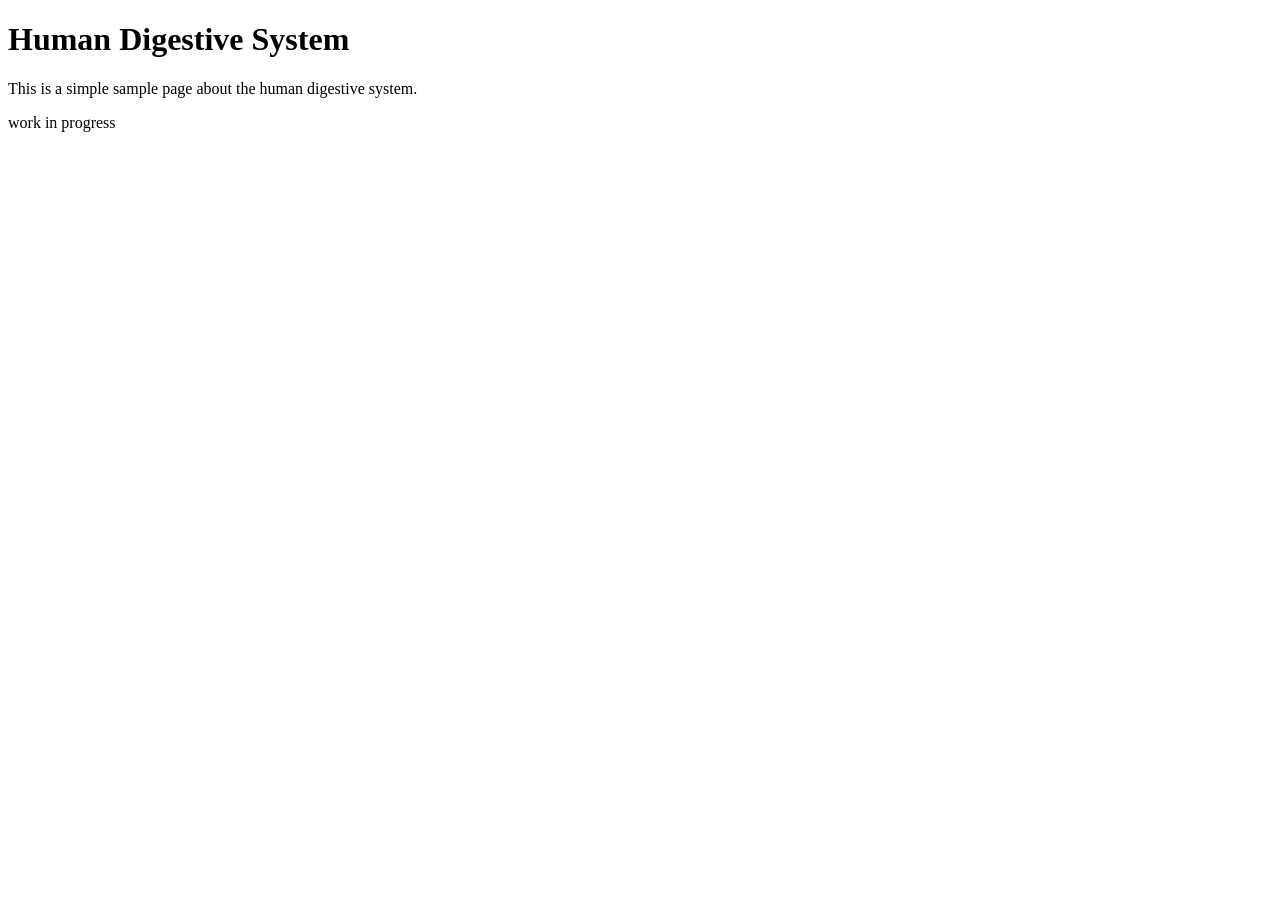
==== index.html @ e9fc0fab "initialised repo structure" ====
<!DOCTYPE html>
<html lang="en">
<head>
    <meta charset="UTF-8">
    <meta name="viewport" content="width=device-width, initial-scale=1.0">
    <title>Human Digestive System</title>
</head>
<body>
    <h1>Human Digestive System</h1>
    <p>This is a simple sample page about the human digestive system.</p>
    work in progress
</body>
</html>
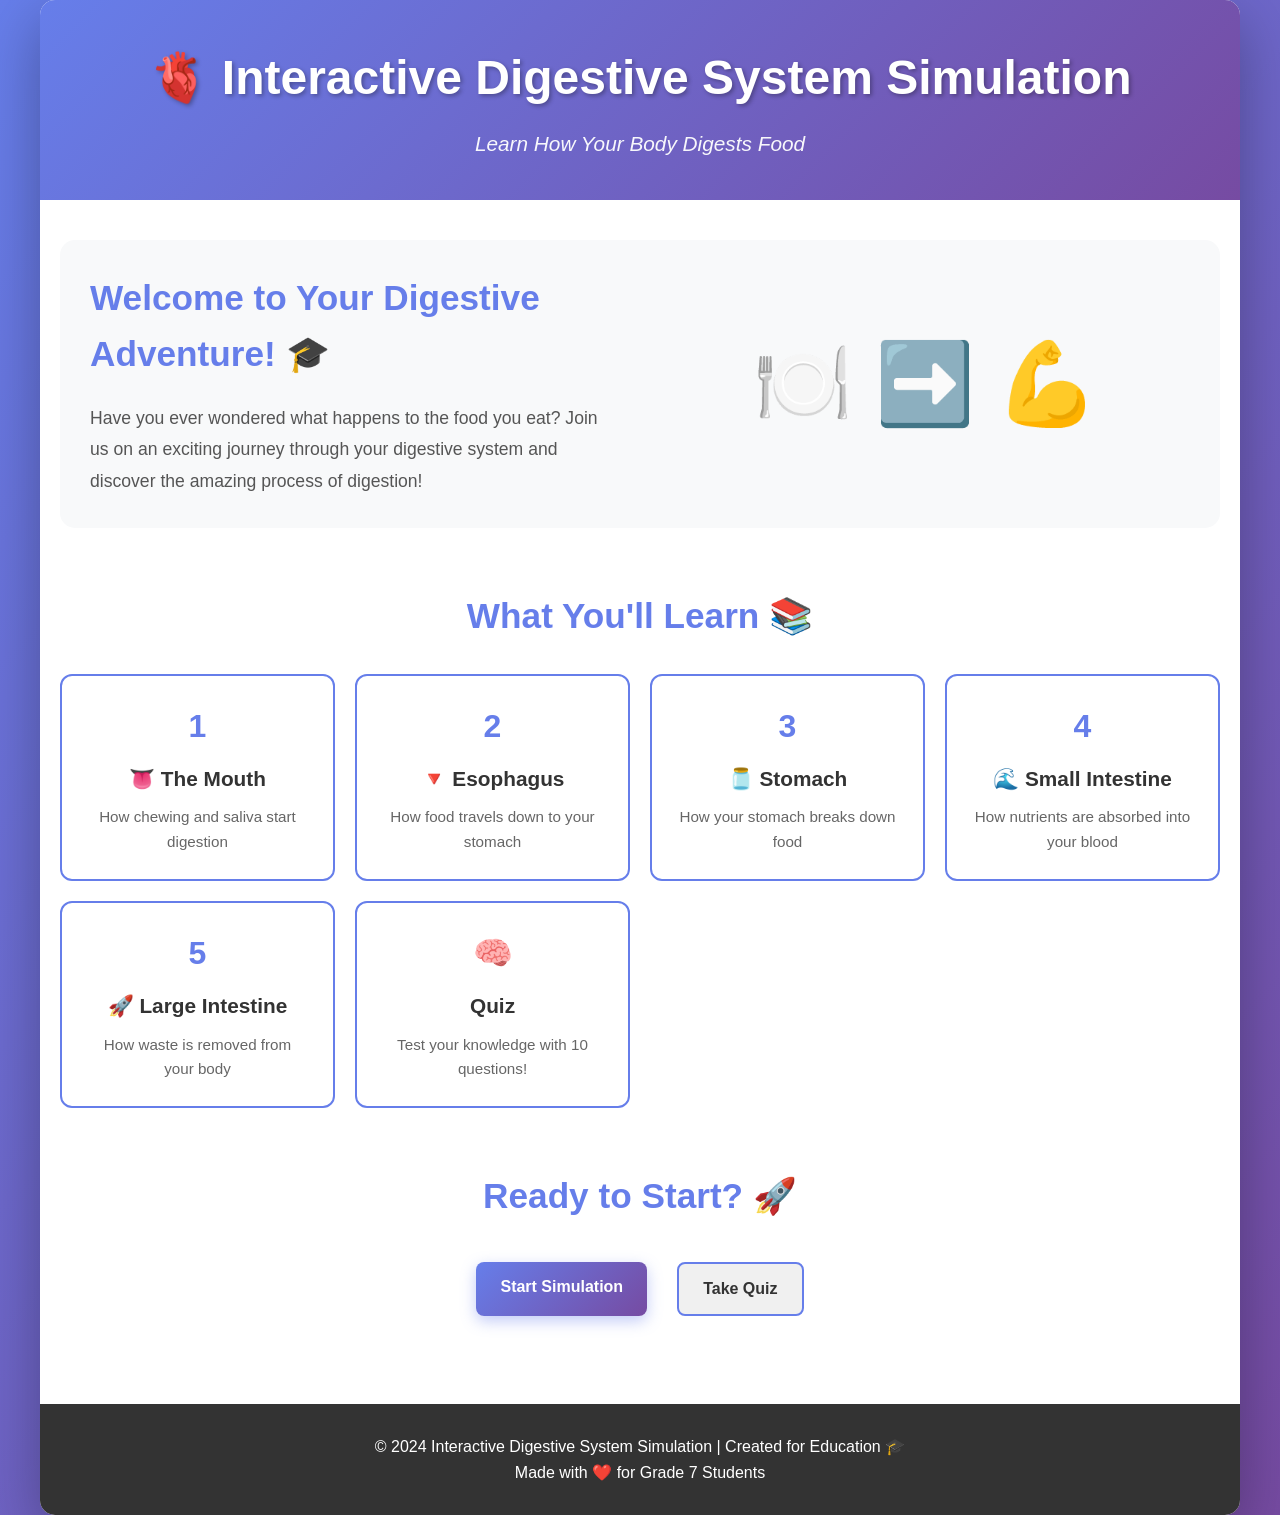
==== commit 837de11f: "removed extra button" ====
--- a/index.html
+++ b/index.html
@@ -3,11 +3,88 @@
 <head>
     <meta charset="UTF-8">
     <meta name="viewport" content="width=device-width, initial-scale=1.0">
-    <title>Human Digestive System</title>
+    <meta name="description" content="Interactive Human Digestive System Simulation ">
+    <title>Interactive Digestive System Simulation </title>
+    <link rel="stylesheet" href="CSS/style.css">
 </head>
 <body>
-    <h1>Human Digestive System</h1>
-    <p>This is a simple sample page about the human digestive system.</p>
-    work in progress
+    <div class="main-container">
+        <!-- Header/Navigation -->
+        <header class="header">
+            <div class="header-content">
+                <h1 class="main-title">🫀 Interactive Digestive System Simulation</h1>
+                <p class="subtitle">Learn How Your Body Digests Food </p>
+            </div>
+        </header>
+
+        <!-- Main Content -->
+        <main class="content">
+            <!-- Hero Section -->
+            <section class="hero-section">
+                <div class="hero-text">
+                    <h2>Welcome to Your Digestive Adventure! 🎓</h2>
+                    <p>Have you ever wondered what happens to the food you eat? Join us on an exciting journey through your digestive system and discover the amazing process of digestion!</p>
+                </div>
+                <div class="hero-visual">
+                    <div class="digestive-icon">🍽️ ➡️ 💪</div>
+                </div>
+            </section>
+
+            <!-- Learning Objectives -->
+            <section class="objectives">
+                <h2>What You'll Learn 📚</h2>
+                <div class="objectives-grid">
+                    <div class="objective-card">
+                        <div class="obj-number">1</div>
+                        <h3>👅 The Mouth</h3>
+                        <p>How chewing and saliva start digestion</p>
+                    </div>
+                    <div class="objective-card">
+                        <div class="obj-number">2</div>
+                        <h3>🔻 Esophagus</h3>
+                        <p>How food travels down to your stomach</p>
+                    </div>
+                    <div class="objective-card">
+                        <div class="obj-number">3</div>
+                        <h3>🫙 Stomach</h3>
+                        <p>How your stomach breaks down food</p>
+                    </div>
+                    <div class="objective-card">
+                        <div class="obj-number">4</div>
+                        <h3>🌊 Small Intestine</h3>
+                        <p>How nutrients are absorbed into your blood</p>
+                    </div>
+                    <div class="objective-card">
+                        <div class="obj-number">5</div>
+                        <h3>🚀 Large Intestine</h3>
+                        <p>How waste is removed from your body</p>
+                    </div>
+                    <div class="objective-card">
+                        <div class="obj-number">🧠</div>
+                        <h3>Quiz</h3>
+                        <p>Test your knowledge with 10 questions!</p>
+                    </div>
+                </div>
+            </section>
+
+        
+            <!-- Call to Action -->
+            <section class="cta">
+                <h2>Ready to Start? 🚀</h2>
+                <div class="cta-buttons">
+                    <a href="HTML/mouth.html" class="btn btn-primary">Start Simulation</a>
+                    <a href="HTML/quiz.html" class="btn btn-secondary">Take Quiz</a>
+                </div>
+            </section>
+        </main>
+
+        <!-- Footer -->
+        <footer class="footer">
+            <p>&copy; 2024 Interactive Digestive System Simulation | Created for Education 🎓</p>
+            <p>Made with ❤️ for Grade 7 Students</p>
+        </footer>
+    </div>
+
+    <script src="JS/main.js"></script>
 </body>
 </html>
--- a/CSS/style.css
+++ b/CSS/style.css
@@ -0,0 +1,718 @@
+/* =================================================
+   GLOBAL STYLES - Digestive System Simulation
+   ================================================= */
+
+* {
+    margin: 0;
+    padding: 0;
+    box-sizing: border-box;
+}
+
+html {
+    scroll-behavior: smooth;
+    font-size: 16px;
+}
+
+body {
+    font-family: 'Segoe UI', Tahoma, Geneva, Verdana, sans-serif;
+    background: linear-gradient(135deg, #667eea 0%, #764ba2 100%);
+    min-height: 100vh;
+    color: #333;
+    line-height: 1.6;
+}
+
+/* =================================================
+   UTILITY CLASSES
+   ================================================= */
+
+.hidden {
+    display: none !important;
+}
+
+.visible {
+    display: block !important;
+}
+
+/* Button Styles */
+.btn {
+    padding: 12px 24px;
+    border: none;
+    border-radius: 8px;
+    cursor: pointer;
+    font-size: 1rem;
+    font-weight: 600;
+    transition: all 0.3s ease;
+    text-decoration: none;
+    display: inline-block;
+    margin: 8px 5px;
+}
+
+.btn-primary {
+    background: linear-gradient(135deg, #667eea 0%, #764ba2 100%);
+    color: white;
+    box-shadow: 0 5px 15px rgba(102, 126, 234, 0.4);
+}
+
+.btn-primary:hover {
+    transform: translateY(-3px);
+    box-shadow: 0 8px 20px rgba(102, 126, 234, 0.6);
+}
+
+.btn-secondary {
+    background: #f0f0f0;
+    color: #333;
+    border: 2px solid #667eea;
+}
+
+.btn-secondary:hover {
+    background: #e0e0e0;
+    transform: translateY(-2px);
+}
+
+.btn-info {
+    background: #4a90e2;
+    color: white;
+}
+
+.btn-info:hover {
+    background: #357abd;
+}
+
+/* =================================================
+   HOME PAGE / INDEX STYLES
+   ================================================= */
+
+.main-container {
+    max-width: 1200px;
+    margin: 0 auto;
+    background: white;
+    border-radius: 15px;
+    box-shadow: 0 20px 60px rgba(0, 0, 0, 0.3);
+    overflow: hidden;
+    animation: slideInUp 0.6s ease-out;
+}
+
+.header {
+    background: linear-gradient(135deg, #667eea 0%, #764ba2 100%);
+    color: white;
+    padding: 40px 20px;
+    text-align: center;
+}
+
+.header-content {
+    max-width: 1000px;
+    margin: 0 auto;
+}
+
+.main-title {
+    font-size: 3rem;
+    margin-bottom: 10px;
+    text-shadow: 2px 2px 4px rgba(0, 0, 0, 0.3);
+    animation: fadeInDown 0.6s ease-out;
+}
+
+.subtitle {
+    font-size: 1.3rem;
+    opacity: 0.95;
+    font-style: italic;
+}
+
+/* Content Sections */
+.content {
+    padding: 40px 20px;
+    max-width: 1200px;
+    margin: 0 auto;
+}
+
+.hero-section {
+    display: grid;
+    grid-template-columns: 1fr 1fr;
+    gap: 40px;
+    align-items: center;
+    margin-bottom: 60px;
+    padding: 30px;
+    background: #f8f9fa;
+    border-radius: 15px;
+}
+
+.hero-text h2 {
+    font-size: 2.2rem;
+    color: #667eea;
+    margin-bottom: 20px;
+}
+
+.hero-text p {
+    font-size: 1.1rem;
+    color: #555;
+    line-height: 1.8;
+}
+
+.digestive-icon {
+    font-size: 5rem;
+    text-align: center;
+    animation: pulse 2s infinite;
+}
+
+/* Objectives Section */
+.objectives h2,
+.features h2,
+.cta h2 {
+    font-size: 2.2rem;
+    color: #667eea;
+    text-align: center;
+    margin-bottom: 30px;
+}
+
+.objectives-grid {
+    display: grid;
+    grid-template-columns: repeat(auto-fit, minmax(250px, 1fr));
+    gap: 20px;
+    margin-bottom: 40px;
+}
+
+.objective-card {
+    background: white;
+    border: 2px solid #667eea;
+    padding: 25px;
+    border-radius: 12px;
+    text-align: center;
+    transition: all 0.3s ease;
+}
+
+.objective-card:hover {
+    transform: translateY(-10px);
+    box-shadow: 0 10px 30px rgba(102, 126, 234, 0.3);
+}
+
+.obj-number {
+    font-size: 2rem;
+    font-weight: bold;
+    color: #667eea;
+    margin-bottom: 10px;
+}
+
+.objective-card h3 {
+    font-size: 1.3rem;
+    margin-bottom: 10px;
+    color: #333;
+}
+
+.objective-card p {
+    font-size: 0.95rem;
+    color: #666;
+}
+
+/* Features Section */
+.features {
+    background: #f8f9fa;
+    padding: 40px 20px;
+    border-radius: 15px;
+    margin-bottom: 40px;
+}
+
+.features-list {
+    display: grid;
+    grid-template-columns: repeat(auto-fit, minmax(200px, 1fr));
+    gap: 20px;
+}
+
+.feature-item {
+    background: white;
+    padding: 20px;
+    border-radius: 10px;
+    text-align: center;
+    border-left: 5px solid #667eea;
+}
+
+.feature-icon {
+    font-size: 3rem;
+    display: block;
+    margin-bottom: 10px;
+}
+
+/* CTA Section */
+.cta {
+    text-align: center;
+    margin: 60px 0 40px;
+}
+
+.cta-buttons {
+    display: flex;
+    justify-content: center;
+    gap: 20px;
+    flex-wrap: wrap;
+}
+
+/* Footer */
+.footer {
+    background: #333;
+    color: white;
+    padding: 30px;
+    text-align: center;
+}
+
+/* =================================================
+   SIMULATOR COMMON STYLES
+   ================================================= */
+
+.simulator-container {
+    max-width: 1000px;
+    margin: 0 auto;
+    background: white;
+    border-radius: 10px;
+    box-shadow: 0 10px 40px rgba(0, 0, 0, 0.2);
+    overflow: hidden;
+}
+
+.sim-header {
+    background: linear-gradient(135deg, #667eea 0%, #764ba2 100%);
+    color: white;
+    padding: 20px;
+    display: flex;
+    justify-content: space-between;
+    align-items: center;
+    flex-wrap: wrap;
+}
+
+.home-link {
+    color: white;
+    text-decoration: none;
+    font-size: 1.1rem;
+    padding: 8px 12px;
+    border-radius: 6px;
+    transition: background 0.3s;
+}
+
+.home-link:hover {
+    background: rgba(255, 255, 255, 0.2);
+}
+
+.sim-header h1 {
+    flex: 1;
+    text-align: center;
+    font-size: 1.8rem;
+}
+
+.controls {
+    display: flex;
+    gap: 10px;
+}
+
+.control-btn {
+    background: rgba(255, 255, 255, 0.2);
+    color: white;
+    border: 1px solid white;
+    padding: 8px 15px;
+    border-radius: 6px;
+    cursor: pointer;
+    transition: all 0.3s;
+}
+
+.control-btn:hover {
+    background: rgba(255, 255, 255, 0.3);
+}
+
+/* Progress Bar */
+.progress-container {
+    padding: 20px;
+    background: #f8f9fa;
+}
+
+.progress-bar {
+    width: 100%;
+    height: 15px;
+    background: #e0e0e0;
+    border-radius: 10px;
+    overflow: hidden;
+    margin-bottom: 10px;
+}
+
+.progress-fill {
+    height: 100%;
+    background: linear-gradient(90deg, #667eea 0%, #764ba2 100%);
+    transition: width 0.5s ease;
+}
+
+.progress-text {
+    text-align: center;
+    font-weight: 600;
+    color: #667eea;
+}
+
+/* Stage Content */
+.stage-content {
+    padding: 30px;
+}
+
+.stage-visual {
+    text-align: center;
+    margin-bottom: 30px;
+    min-height: 300px;
+    display: flex;
+    align-items: center;
+    justify-content: center;
+}
+
+.animation-container {
+    width: 100%;
+    max-width: 500px;
+}
+
+.educational-content {
+    background: #f8f9fa;
+    padding: 25px;
+    border-radius: 10px;
+    margin: 20px 0;
+}
+
+.educational-content h2 {
+    color: #667eea;
+    margin-bottom: 20px;
+}
+
+.info-section {
+    margin-bottom: 20px;
+    padding-bottom: 20px;
+    border-bottom: 1px solid #e0e0e0;
+}
+
+.info-section h3 {
+    color: #764ba2;
+    margin-bottom: 10px;
+}
+
+.info-section p,
+.info-section li {
+    color: #555;
+    line-height: 1.8;
+}
+
+.info-section ul {
+    margin-left: 20px;
+    margin-top: 10px;
+}
+
+.fun-fact-box {
+    background: #fff3cd;
+    border-left: 4px solid #ffc107;
+    padding: 20px;
+    border-radius: 8px;
+    margin: 20px 0;
+}
+
+.fun-fact-box h3 {
+    color: #856404;
+    margin-bottom: 12px;
+}
+
+.fun-fact-box ul {
+    list-style-position: inside;
+    color: #664d03;
+}
+
+.key-terms {
+    background: #e7f3ff;
+    border-left: 4px solid #4a90e2;
+    padding: 20px;
+    border-radius: 8px;
+    margin: 20px 0;
+}
+
+.key-terms h3 {
+    color: #0056b3;
+    margin-bottom: 15px;
+}
+
+.term-card {
+    background: white;
+    padding: 12px;
+    margin: 8px 0;
+    border-radius: 6px;
+    border-left: 3px solid #4a90e2;
+}
+
+.term-card strong {
+    color: #0056b3;
+}
+
+.info-box {
+    background: #d1ecf1;
+    border: 1px solid #bee5eb;
+    border-radius: 8px;
+    padding: 15px;
+    margin: 15px 0;
+}
+
+.info-box h4 {
+    color: #0c5460;
+    margin-bottom: 10px;
+}
+
+.info-box p {
+    color: #0c5460;
+}
+
+.completion-box {
+    background: linear-gradient(135deg, #90ee90 0%, #98fb98 100%);
+    border: 2px solid #228b22;
+    padding: 25px;
+    border-radius: 10px;
+    text-align: center;
+    margin: 20px 0;
+}
+
+.completion-box h3 {
+    color: #228b22;
+    font-size: 1.8rem;
+    margin-bottom: 15px;
+}
+
+.completion-box ul {
+    list-style: none;
+    color: #1e7e34;
+}
+
+.completion-box li:before {
+    content: "✅ ";
+    margin-right: 10px;
+}
+
+/* Navigation Buttons */
+.navigation-buttons {
+    display: flex;
+    justify-content: center;
+    gap: 15px;
+    padding: 20px;
+    flex-wrap: wrap;
+    background: #f8f9fa;
+}
+
+.navigation-buttons .btn {
+    margin: 0;
+}
+
+/* Footer */
+.sim-footer {
+    background: #333;
+    color: white;
+    text-align: center;
+    padding: 20px;
+}
+
+/* Stage Tabs */
+.stage-tabs {
+    display: flex;
+    border-bottom: 2px solid #e0e0e0;
+    margin-bottom: 20px;
+}
+
+.tab-btn {
+    padding: 15px 30px;
+    background: white;
+    border: none;
+    cursor: pointer;
+    font-size: 1rem;
+    font-weight: 600;
+    color: #666;
+    transition: all 0.3s;
+    position: relative;
+}
+
+.tab-btn:hover {
+    background: #f8f9fa;
+}
+
+.tab-btn.active {
+    color: #667eea;
+}
+
+.tab-btn.active::after {
+    content: '';
+    position: absolute;
+    bottom: -2px;
+    left: 0;
+    right: 0;
+    height: 3px;
+    background: #667eea;
+}
+
+.stage-panel {
+    display: none;
+}
+
+.stage-panel.active {
+    display: block;
+    animation: fadeIn 0.5s ease-out;
+}
+
+/* Interaction Hint */
+.interaction-hint {
+    text-align: center;
+    color: #4a90e2;
+    font-style: italic;
+    padding: 15px;
+    background: #e7f3ff;
+    border-radius: 8px;
+    margin: 15px 0;
+}
+
+/* =================================================
+   ANIMATIONS
+   ================================================= */
+
+@keyframes slideInUp {
+    from {
+        opacity: 0;
+        transform: translateY(30px);
+    }
+    to {
+        opacity: 1;
+        transform: translateY(0);
+    }
+}
+
+@keyframes fadeInDown {
+    from {
+        opacity: 0;
+        transform: translateY(-20px);
+    }
+    to {
+        opacity: 1;
+        transform: translateY(0);
+    }
+}
+
+@keyframes fadeIn {
+    from {
+        opacity: 0;
+    }
+    to {
+        opacity: 1;
+    }
+}
+
+@keyframes pulse {
+    0%, 100% {
+        transform: scale(1);
+    }
+    50% {
+        transform: scale(1.1);
+    }
+}
+
+/* =================================================
+   RESPONSIVE DESIGN
+   ================================================= */
+
+@media (max-width: 768px) {
+    .main-title {
+        font-size: 2rem;
+    }
+
+    .header {
+        padding: 25px 15px;
+    }
+
+    .hero-section {
+        grid-template-columns: 1fr;
+        gap: 20px;
+        padding: 20px;
+    }
+
+    .content {
+        padding: 20px 15px;
+    }
+
+    .sim-header {
+        flex-direction: column;
+        gap: 15px;
+    }
+
+    .sim-header h1 {
+        font-size: 1.4rem;
+    }
+
+    .controls {
+        width: 100%;
+        justify-content: center;
+    }
+
+    .stage-content {
+        padding: 20px 15px;
+    }
+
+    .stage-visual {
+        min-height: 250px;
+    }
+
+    .objectives-grid,
+    .features-list {
+        grid-template-columns: 1fr;
+    }
+
+    .cta-buttons {
+        flex-direction: column;
+    }
+
+    .cta-buttons .btn {
+        width: 100%;
+    }
+
+    .navigation-buttons {
+        flex-direction: column;
+    }
+
+    .navigation-buttons .btn {
+        width: 100%;
+    }
+}
+
+@media (max-width: 480px) {
+    html {
+        font-size: 14px;
+    }
+
+    .main-title {
+        font-size: 1.5rem;
+    }
+
+    .header {
+        padding: 20px 10px;
+    }
+
+    .content {
+        padding: 15px 10px;
+    }
+
+    .btn {
+        padding: 10px 15px;
+        font-size: 0.9rem;
+    }
+
+    .stage-tabs {
+        flex-wrap: wrap;
+    }
+
+    .tab-btn {
+        padding: 12px 15px;
+        font-size: 0.9rem;
+    }
+}
+
+/* =================================================
+   ACCESSIBILITY
+   ================================================= */
+
+button:focus,
+a:focus {
+    outline: 3px solid #667eea;
+    outline-offset: 2px;
+}
+
+@media (prefers-reduced-motion: reduce) {
+    * {
+        animation-duration: 0.01ms !important;
+        animation-iteration-count: 1 !important;
+        transition-duration: 0.01ms !important;
+    }
+}
